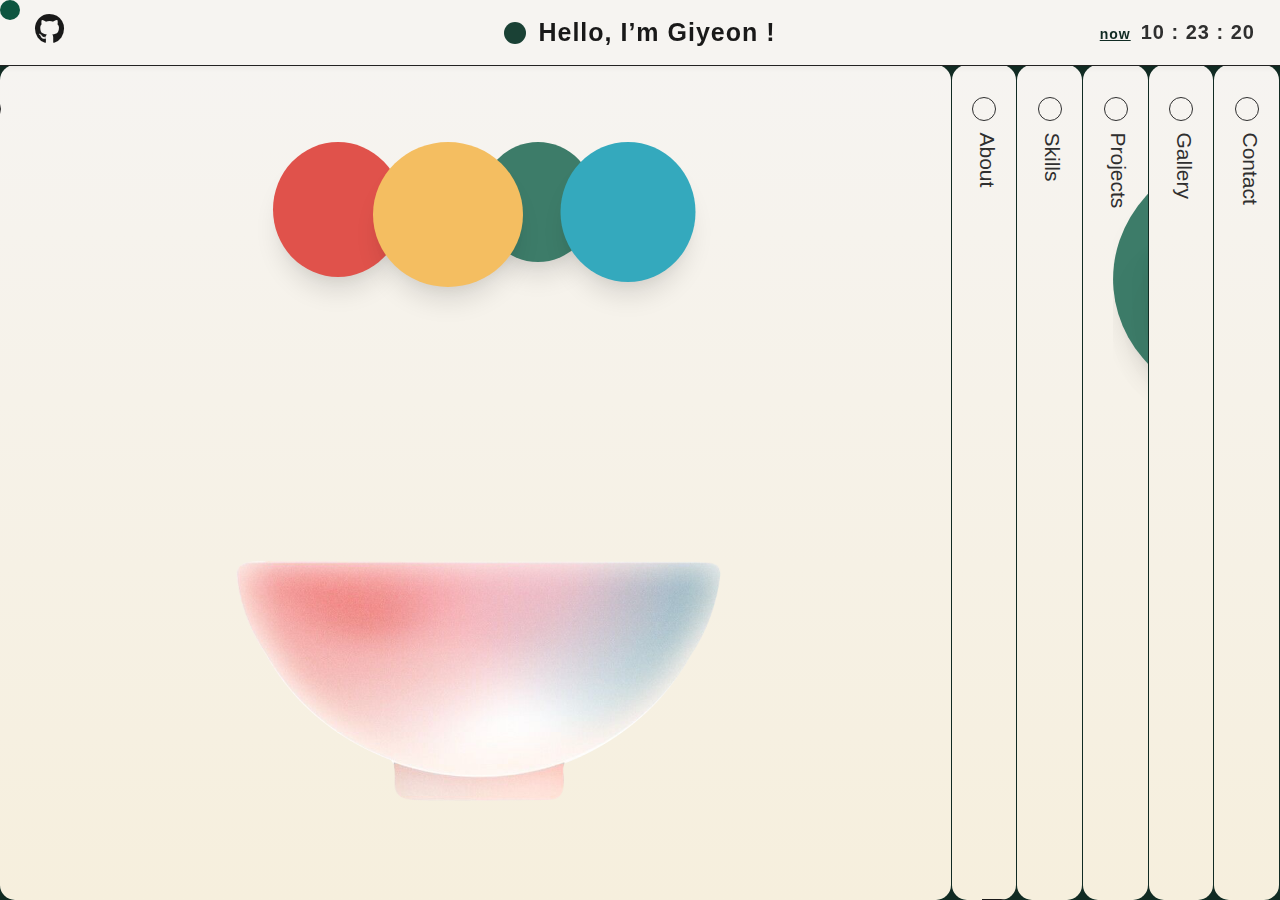
==== index.html @ 774d311d "edit" ====
<!DOCTYPE html>
<html lang="ko">

<head>
  <meta charset="UTF-8">
  <meta name="viewport" content="width=device-width, initial-scale=1.0">
  <!-- css -->
  <link rel="stylesheet" href="./css/style.css">
  <link rel="stylesheet" href="https://cdnjs.cloudflare.com/ajax/libs/font-awesome/6.4.0/css/all.min.css" />
  <link rel="icon" sizes="65x65" type="image/png" href="./images/favicon.png">

  <!-- font -->
  <link href='//spoqa.github.io/spoqa-han-sans/css/SpoqaHanSansNeo.css' rel='stylesheet' type='text/css'>
  <link href="https://fonts.cdnfonts.com/css/recoleta" rel="stylesheet">
  <link href="https://fonts.cdnfonts.com/css/trial-oceanic" rel="stylesheet">

  <!-- jQuery -->
  <script src="./js/jquery-3.7.0.min.js"></script>

  <!-- mousewheel -->
  <script src="./js/jquery.mousewheel.min.js"></script>

  <!-- gsap -->
  <script src="https://cdnjs.cloudflare.com/ajax/libs/gsap/3.11.5/gsap.min.js"></script>

  <!-- perfect-scrollbar -->
  <script src="assets/js/perfect-scrollbar-min.js"></script>

  <!-- EmailJS -->
  <script type="text/javascript" src="https://cdn.jsdelivr.net/npm/emailjs-com@2.4.1/dist/email.min.js"></script>

  <!-- progressbar -->
  <script type="text/javascript" src="https://rawgit.com/kimmobrunfeldt/progressbar.js/1.0.0/dist/progressbar.js">
  </script>

  <!-- channel talk -->
  <script>
    (function () {
      let w = window;
      if (w.ChannelIO) {
        return w.console.error("ChannelIO script included twice.");
      }
      let ch = function () {
        ch.c(arguments);
      };
      ch.q = [];
      ch.c = function (args) {
        ch.q.push(args);
      };
      w.ChannelIO = ch;

      function l() {
        if (w.ChannelIOInitialized) {
          return;
        }
        w.ChannelIOInitialized = true;
        let s = document.createElement("script");
        s.type = "text/javascript";
        s.async = true;
        s.src = "https://cdn.channel.io/plugin/ch-plugin-web.js";
        let x = document.getElementsByTagName("script")[0];
        if (x.parentNode) {
          x.parentNode.insertBefore(s, x);
        }
      }
      if (document.readyState === "complete") {
        l();
      } else {
        w.addEventListener("DOMContentLoaded", l);
        w.addEventListener("load", l);
      }
    })();

    ChannelIO('boot', {
      "pluginKey": "c11384ba-0e26-47f3-8d78-28e77bbec349"
    });
  </script>

  <!-- script -->
  <script src="./js/script.js" defer></script>
  <title>Hello, I’m Giyeon!</title>
</head>


<body>
  <!-- //mouse cursor -->
  <div id="circleCursor"></div>

  <header class="header engA">
    <div class="lnb">
      <ul>
        <li class="github">
          <a href="https://github.com/yeonnngi" target="_blank"><i class="fab fa-github"></i></a>
        </li>
      </ul>
    </div><!-- //lnb -->

    <div class="header_title">
      <div class="titleCircle"></div>
      <!-- <div class="title_icon">
        <img src="./images/smile_emoticon.png" alt="smile">
      </div> -->
      <a href="./index.html">
        <p class="main_title">
          <!-- 👋☘︎ܤ -->Hello, I’m Giyeon !
        </p>
      </a>
    </div><!-- //header_title -->

    <div class="time">
      <p class="now"><span>now</span></p>
      <p id="clock" class="clock engA">00:00:00</p>
    </div>
  </header>

  <div id="wrapper">
    <div id="page" class="container home active">
      <div class="lnb_preview home">
        <p class="txt_preview engA">Hello, I’m Giyeon!</p>
        <div class="circle"></div>
      </div>

      <div class="container_inner engA">
        <div class="content">
          <div class="txtA_box">
            <div class="txtA">
              <p class="arrow">[</p>
              <h1 class="kor"><span>그릇</span> <span class="small">[명사]</span><br/>어떤 일을 해 나갈 만한 도량이나 능력
              </h1>
              <p class="arrow">]</p>
            </div><!-- //txtA -->
          </div><!-- //txtA_box -->

          <div class="txtB_box">
            <div class="txtB kor">
              <h1>안녕하세요.<br /><span>프론트엔드 개발자</span>를 향해 <span>도량</span>을 넓히며<br />하루하루 <span>성장</span>해가고
                있는 <span>이기연입니다.</span>
              </h1>
            </div><!-- //txtB -->
          </div><!-- //txtB_box -->

          <div class="txtC kor">
            <p>본 사이트는 상업적 목적이 아닌<br>
              개인포트폴리오 사이트로 제작되었습니다.<br>
              일부 이미지 및 폰트 등은 그 출처가 따로 있음을 밝힙니다.</p>
          </div><!-- //txtB -->

          <div class="bowl_img">
            <img src="./images/bowl_small.png" alt="bowl_small">
          </div>

          <div id="ballContainer">
            <div id="ball1" class="ball ballA" style="background-color: #e0524b; left: 110px;"></div>
            <div id="ball2" class="ball ballC" style="background-color: #3d7c69; left: 310px;"></div>
            <div id="ball3" class="ball ballB" style="background-color: #f4be61; left: 220px;"></div>
            <div id="ball4" class="ball ballD" style="background-color: #34a9bd; left: 400px;"></div>
          </div><!-- //ballContainer -->

          <div class="next_notice blink">
            <p><i class="fas fa-arrow-right"></i><br />
              click about</p>
          </div><!-- //next_notice -->
        </div><!-- //content -->
      </div><!-- //container_inner -->
    </div><!-- //container HOME -->


    <section id="about" class="container about">
      <div class="lnb_preview about">
        <p class="txt_preview engA">About</p>
        <div class="circle"></div>
      </div><!-- //lnb_preview -->

      <div class="container_inner">
        <!-- <div class="path">
          <p class="txt_preview">About</p>
          <div class="circle"></div>
        </div> -->
        <div id="fullPage" class="fullPage">
          <section class="page1 scroll_content">
            <div class="content engA">
              <h1 class="path">About Me</h1>

              <div class="content_detail">
                <div class="profile_img">
                  <img src="./images/main.png" alt="profile_img">
                </div>

                <div class="profile_txt">
                  <ul class="aboutMe">
                    <li>- 🖥️ 4년 8개월간 콘텐츠 기획과 디자인 시안을 제작했습니다.</li>
                    <li>- 📝 7개월간의 프론트엔드 교육 과정을 블로그에 기록해왔습니다.</li>
                    <li>- 🌳 자연과 함께일 때 더욱 행복해집니다.</li>
                    <li>- 🎨 새로움을 창조하는 것에 기쁨을 느낍니다.</li>
                    <li>- 🌏 방구석 여행을 좋아합니다.<br />&nbsp;&nbsp;&nbsp;&nbsp;&nbsp;&nbsp;&nbsp;&nbsp;&nbsp;&nbsp;(여행이 어려울 때는
                      여행 다큐멘터리로 대신합니다. 또 다른 즐거움입니다.🛣️)</li>
                  </ul>

                  <div class="aboutMe_detail">
                    <ul class="aboutMe_title">
                      <li>NAME</li>
                      <li>BIRTH-DATE</li>
                      <li>ADDRESS</li>
                      <li>EMAIL</li>
                      <li>PHONE</li>
                      <li>GITHUB</li>
                      <li>BLOG</li>
                    </ul>

                    <ul class="aboutMe_line">
                      <li>
                        <div class="line"></div>
                      </li>
                      <li>
                        <div class="line"></div>
                      </li>
                      <li>
                        <div class="line"></div>
                      </li>
                      <li>
                        <div class="line"></div>
                      </li>
                      <li>
                        <div class="line"></div>
                      </li>
                      <li>
                        <div class="line"></div>
                      </li>
                      <li>
                        <div class="line"></div>
                      </li>
                    </ul>

                    <ul class="aboutMe_content">
                      <li>이기연</li>
                      <li>1992 . 06 . 16</li>
                      <li>부산광역시 동래구 온천3동 (부산, 경남 거주 가능)</li>
                      <li>breeana_@naver.com</li>
                      <li>+82-10-5001-0516</li>
                      <li>
                        <a href="http://github.com/yeonnngi" target="_blank">http://github.com/yeonnngi</a>
                      </li>
                      <li>
                        <a href="http://www.blog.naver.com/breeana_"
                          target="_blank">http://www.blog.naver.com/breeana_</a>
                      </li>
                    </ul>
                  </div><!-- //aboutMe_detail -->
                </div><!-- //profile_txt -->

                <div class="next_notice blink aboutSD">
                  <div class="scroll_icon">
                    <img src="./images/scroll_down.png" alt="scroll_down">
                  </div><!-- //scrollDw_icon -->
                  <p>scroll down</p>
                </div><!-- //next_notice -->

              </div><!-- //content_detail -->
            </div><!-- //content -->
          </section><!-- //page1 -->


          <section class="page2 scroll_content">
            <div class="content engA">
              <h1 class="path">Experience</h1>

              <div class="exper_box engA">
                <div class="exper_detail">
                  <h2 class="engB">Work Experience</h2>
                  <ul class="exper">
                    <li>
                      <h3>OOOOO</h3>
                      <h4>제품기획관리팀 ( 2022. 04 - 2022. 10 )</h4>
                      <p>- VR 콘텐츠 기획 및 품질 관리 업무</p>
                    </li>

                    <li>
                      <h3>OOOOOO</h3>
                      <h4>고객가치창조부서 ( 2018. 07 - 2021. 06 )</h4>
                      <p>- 디자인 콘텐츠 제작</p>
                      <p>- 사이니지 송출 일정 편성</p>
                      <p>- 템플릿 개발 디자인 가이드 작업</p>
                    </li>

                    <li>
                      <h3>OOOOO</h3>
                      <h4>마케팅팀 ( 2016. 02 - 2017. 02 )</h4>
                      <p>- 홍보 및 시각물 제작·배포·조정 업무</p>
                    </li>
                  </ul>
                </div><!-- //exper_detail -->

                <div class="study_detail">
                  <h2 class="engB">Education</h2>
                  <ul class="study">
                    <li>
                      <h3>그린컴퓨터 아카데미<br>프론트엔드 개발자 양성과정</h3>
                      <h4>2011. 03 - 2015. 02</h4>
                    </li>

                    <li>
                      <h3>OOOOO OOOO학과 졸업</h3>
                      <h4>2011. 03 - 2015. 02</h4>
                    </li>

                    <li>
                      <h3>OO고등학교 졸업</h3>
                      <h4>2008. 03 - 2011. 02</h4>
                    </li>
                  </ul><!-- //study -->
                </div><!-- //study_detail -->

                <div class="certificate_detail">
                  <h2 class="engB">Certificate</h2>
                  <ul class="certif">
                    <li>
                      <h3>정보처리기사(필기)</h3>
                      <h4>2023. 03</h4>
                    </li>

                    <li>
                      <h3>그래픽기술자격<br>일러스트(GTQi) 1급</h3>
                      <h4>2015. 11</h4>
                    </li>

                    <li>
                      <h3>컴퓨터그래픽스운용기능사</h3>
                      <h4>2015. 06</h4>
                    </li>

                    <li>
                      <h3>그래픽기술자격(GTQ) 1급</h3>
                      <h4>2013. 09</h4>
                    </li>
                  </ul><!-- //certif -->
                </div><!-- //certificate_detail -->
              </div><!-- //exper_box -->

              <div class="next_notice aboutSU">
                <div class="scroll_icon">
                  <img src="./images/scroll_up.png" alt="scroll_up">
                </div><!-- //scrollDw_icon -->
                <p>scroll up</p>
              </div><!-- //next_notice -->

              <div class="next_notice nxtGallery">
                <p><i class="fas fa-arrow-right"></i><br />
                  click gallery</p>
              </div><!-- //next_notice -->

            </div><!-- //content -->
          </section><!-- //page2 -->
        </div><!-- //#full_page -->
      </div><!-- //container_inner -->
    </section><!-- //container about -->


    <section id="skills" class="container skills">
      <div class="lnb_preview skills">
        <p class="txt_preview engA">Skills</p>
        <div class="circle"></div>
      </div>

      <div class="container_inner">
        <div class="content engA">
          <h1 class="path">Skills</h1>

          <div class="next_notice blink hoverSkill">
            <p><i class="fas fa-arrow-down"></i><br />
              hover skills</p>
          </div><!-- //next_notice -->

          <div class="skill_txt">
            <ul class="skill_detail html_txt kor">
              <li>- DOM 구조에 대한 이해를 바탕으로 웹표준을 지키며 웹 접근성을 지향합니다.</li>
              <li>- 12 column grid 시스템을 활용하여 레이아웃 구조를 잡을 수 있습니다.</li>
              <li>- 웹표준을 이용한 시멘틱 태그를 사용하여 태그의 쓰임을 명확히 할 수 있습니다.</li>
            </ul><!-- //html_txt -->

            <ul class="skill_detail css_txt kor">
              <li>- 레이아웃을 잡기 위한 콘텐츠 배치에 필요한 스타일 명령어를 사용할 수 있습니다.</li>
              <li>- 배치된 콘텐츠 및 UI에 스타일을 입힐 수 있으며 미디어쿼리 사용이 가능합니다. </li>
              <li>- animation과 transition을 활용해 움직임을 제어할 수 있습니다.</li>
            </ul><!-- //css_txt -->

            <ul class="skill_detail js_txt kor">
              <li>- DOM 구조를 활용하여 객체 형식의 이벤트 실행이 가능합니다.</li>
              <li>- ES6를 활용하여 데이터 처리 및 관리가 가능합니다. </li>
              <li>- 데이터베이스의 정보를 동적데이터로 생성하는 데이터 처리가 가능합니다.</li>
            </ul><!-- //js_txt -->

            <ul class="skill_detail react_txt kor">
              <li>- 라우팅을 위한 라우터 라이브러리 사용 및 관리가 가능합니다.</li>
              <li>- 스타일 적용을 위한 스타일드 컴포넌트 사용이 가능합니다. </li>
              <li>- 리액트 부트스트랩을 활용하여 기본적인 레이아웃 잡기가 가능합니다.</li>
            </ul><!-- //react_txt -->

            <ul class="skill_detail scss_txt kor">
              <li>- 기본 문법을 이해하고 있으며 활용 가능합니다.</li>
              <li>- 콘텐츠를 레이아웃에 맞게 배치할 수 있습니다.</li>
              <li>- 배치된 콘텐츠에 스타일을 입힐 수 있습니다.</li>
            </ul><!-- //scss_txt -->

            <ul class="skill_detail jquery_txt kor">
              <li>- 객체와 메소드 활용 가능</li>
              <li>- 특정 기능 구현을 위한 플러그인 사용이 가능합니다.</li>
            </ul><!-- //jquery_txt -->

            <ul class="skill_detail bootstrap_txt kor">
              <li>- 리액트 부트스트랩 요소를 임폴트하여 사용 가능합니다.</li>
              <li>- 요소를 활용한 깔끔한 스타일링 구현이 가능합니다.</li>
            </ul><!-- //bootstrap_txt -->

            <ul class="skill_detail vscode_txt kor">
              <li>- 지원되는 익스텐션을 활용하여 편리한 개발 환경 구축이 가능합니다.</li>
            </ul><!-- //vscode_txt -->

            <ul class="skill_detail git_txt kor">
              <li>- 저장소에 따른 버전 관리 및 형상 관리가 가능합니다.</li>
            </ul><!-- //git_txt -->

            <ul class="skill_detail github_txt kor">
              <li>- 저장소에 따른 버전 관리 및 형상 관리가 가능합니다.</li>
              <li>- 프로젝트별 코드 관리가 가능합니다.</li>
            </ul><!-- //github_txt -->

            <ul class="skill_detail parcel_txt kor">
              <li>- 파슬을 활용한 프로젝트 개발 환경 구축이 가능합니다.</li>
            </ul><!-- //parcel_txt -->

            <ul class="skill_detail nodeJs_txt kor">
              <li>- 개발 환경 구축을 위한 설치 및 활용이 가능합니다.</li>
            </ul><!-- //nodeJs_txt -->

            <ul class="skill_detail xd_txt kor">
              <li>- 아트보드 편집 및 레이아웃 그리드를 활용하여 기기별 시안 제작이 가능합니다.</li>
            </ul><!-- //xd_txt -->

            <ul class="skill_detail figma_txt kor">
              <li>- 아트보드 편집 및 레이아웃 그리드를 활용하여 기기별 시안 제작이 가능합니다.</li>
            </ul><!-- //figma_txt -->

            <ul class="skill_detail photo_txt kor">
              <li>- 이미지 보정 및 합성, 편집 작업을 통해 콘텐츠 시안 제작이 가능합니다.</li>
            </ul><!-- //photoshop_txt -->

            <ul class="skill_detail illu_txt kor">
              <li>- 아트보드 관리 및 패스와 툴을 활용한 콘텐츠 시안 제작이 가능합니다.</li>
            </ul><!-- //illu_txt -->
          </div>

          <div class="skill_box">
            <div class="skill_top">
              <div class="language skill_title">
                <h5>Language</h5>
                <ul class="kor">
                  <li id="HTML" class="html">
                    <div class="icon_img">
                      <img src="./images/html.png" alt="html">
                    </div>
                    <p>HTML</p>
                  </li>

                  <li id="css">
                    <div class="icon_img">
                      <img src="./images/css.png" alt="css">
                    </div>
                    <P>CSS</P>
                  </li>

                  <li id="js">
                    <div class="icon_img">
                      <img src="./images/js.png" alt="js">
                    </div>
                    <P>JavaScript</P>
                  </li>
                </ul>
              </div><!-- //language -->

              <div class="frameWork skill_title">
                <h5>Framework</h5>
                <ul class="kor">
                  <li id="react">
                    <div class="icon_img">
                      <img src="./images/react.png" alt="react">
                    </div><!-- //icon_img -->
                    <p>React</p>
                  </li>
                </ul>
              </div><!-- //frameWork -->

              <div class="library skill_title">
                <h5>Library</h5>
                <ul class="kor">
                  <li id="scss">
                    <div class="icon_img">
                      <img src="./images/scss.png" alt="scss">
                    </div>
                    <p>SCSS</p>
                  </li>

                  <li id="jquery" class="jquery">
                    <div class="icon_img">
                      <img src="./images/jquery.png" alt="jquery">
                    </div>
                    <P>jQuery</P>
                  </li>

                  <li id="bootstrap" class="bootstrap">
                    <div class="icon_img">
                      <img src="./images/bootstrap-logo.png" alt="bootstrap">
                    </div>
                    <P>React<br>Bootstrap</P>
                  </li>
                </ul>
              </div><!-- //library -->

              <div class="ide skill_title">
                <h5>IDE</h5>
                <ul class="kor">
                  <li id="vscode">
                    <div class="icon_img">
                      <img src="./images/vscode.png" alt="vscode">
                    </div><!-- //icon_img -->
                    <p>VSCode</p>
                  </li>
                </ul>
              </div><!-- //ide -->
            </div><!-- //skill_top -->

            <div class="skill_bottom">
              <div class="tool skill_title">
                <h5>Tool</h5>
                <ul class="kor">
                  <li id="git">
                    <div class="icon_img">
                      <img src="./images/git.png" alt="git">
                    </div>
                    <P>Git</P>
                  </li>

                  <li id="github">
                    <div class="icon_img">
                      <img src="./images/github.png" alt="github">
                    </div>
                    <P>Gihub</P>
                  </li>

                  <li id="parcel">
                    <div class="icon_img">
                      <img src="./images/parcel.png" alt="parcel">
                    </div>
                    <P>Parcel</P>
                  </li>

                  <li id="nodeJs">
                    <div class="icon_img">
                      <img src="./images/nodeJs.png" alt="nodeJs">
                    </div>
                    <P>NodeJS</P>
                  </li>
                </ul>
              </div><!-- //tool -->

              <div class="design skill_title">
                <h5>Design</h5>
                <ul class="kor">
                  <li id="xd">
                    <div class="icon_img">
                      <img src="./images/adobe_xd.png" alt="adobe_xd">
                    </div>
                    <P>Adobe XD</P>
                  </li>

                  <li id="figma">
                    <div class="icon_img">
                      <img src="./images/figma.png" alt="figma">
                    </div>
                    <P>Figma</P>
                  </li>

                  <li id="photoshop">
                    <div class="icon_img">
                      <img src="./images/photoshop.png" alt="photoshop">
                    </div>
                    <P>Photoshop</P>
                  </li>

                  <li id="illustrator">
                    <div class="icon_img">
                      <img src="./images/adobe_Illustrator.png" alt="adobe_Illustrator">
                    </div>
                    <P>Illustrator</P>
                  </li>
                </ul>
              </div><!-- //design -->
            </div><!-- //skill_bottom -->

            <div class="next_notice nxtProject">
              <p><i class="fas fa-arrow-right"></i><br />
                click projects</p>
            </div><!-- //next_notice -->
          </div><!-- //skill_box -->
        </div><!-- //content -->
      </div><!-- //container_inner -->
    </section><!-- //container skills -->


    <section id="projects" class="container projects">
      <div class="lnb_preview projects">
        <p class="txt_preview engA">Projects</p>
        <div class="circle"></div>
      </div>

      <div class="container_inner">
        <div class="content engA">
          <h1 class="path">Projects</h1>

          <div class="bowl_img">
            <img src="./images/bowl_wide.png" alt="bowl_wide">
          </div>

          <div class="ballContainer engA">
            <div class="proBall ballA">
              <a href="./detail_hd.html" target="_blank">
                <div class="ballA_inner ball_inner">
                  <h3>Haggen-Daz</h3>
                  <div class="haggendaz_img project_img">
                    <img src="./images/haggendaz_pc.png" alt="haggendaz_pc">
                  </div><!-- //haggendaz_img -->
                </div><!-- //ballA_inner -->
              </a>
            </div><!-- //ballA -->

            <div class="proBall ballB">
              <a href="./detail_ik.html" target="_blank">
                <div class="ballB_inner ball_inner">
                  <h3>일광전구</h3>
                  <div class="ik_img project_img">
                    <img src="./images/ik_main.png" alt="ik_main">
                  </div><!-- //ik_img -->
                </div><!-- //ballB_inner -->
              </a>
            </div><!-- //ballB -->

            <div class="proBall ballC">
              <a href="./detail_react.html" target="_blank">
              <div class="ballC_inner ball_inner">
                <h3>Aromatica</h3>
                <div class="aromatica_img project_img">
                  <img src="./images/react_main_v2.png" alt="react main">
                </div><!-- //aromatica_img -->
              </div><!-- //ballC_inner -->
            </a>
              
            </div><!-- //ballC -->

            <div class="proBall ballD">
              <a href="./detail_lg.html" target="_blank">
                <div class="ballD_inner ball_inner">
                  <h3>Login System</h3>
                  <div class="react_img project_img">
                    <img src="./images/login_main.png" alt="login_main">
                  </div><!-- //login_img -->
                </div><!-- //ballD_inner -->
              </a>
            </div><!-- //ballD -->
          </div><!-- //ballContainer -->

          <div class="next_notice nxtContact">
            <p><i class="fas fa-arrow-right"></i><br />
              click contact</p>
          </div><!-- //next_notice -->
        </div><!-- //content -->
      </div><!-- //container_inner -->
    </section><!-- //container projects -->


    <section id="gallery" class="container gallery">
      <div class="lnb_preview gallery">
        <p class="txt_preview engA">Gallery</p>
        <div class="circle"></div>
      </div>

      <div class="container_inner">
        <div class="content engA">
          <h1 class="path">Gallery</h1>
          
          <div class="portInner">
            <p class="desc kor"><span class="big">🎨</span><br><span class="bold">기획</span> 및 <span class="bold">디자인</span> 업무를 담당했던<br> 지난 4년 8개월 동안의 작업물을 담은 포트폴리오입니다.</p>
            <div class="design_port">
              <img src="./images/design_portfolio.png" alt="design_portfolio">
            </div><!-- //design_port -->
            <div class="topBtn" onclick="goingUp()"><i class="fas fa-chevron-circle-up"></i></div>
          </div>


          <div class="next_notice nxtSkills">
            <p><i class="fas fa-arrow-right"></i><br />
              click skills</p>
          </div><!-- //next_notice -->

        </div><!-- //content -->
      </div><!-- //container_inner -->
    </section><!-- //container gallery -->


    <section id="contact" class="container contact engA">
      <div class="lnb_preview contact">
        <p class="txt_preview engA">Contact</p>
        <div class="circle"></div>
      </div>

      <div id="contactInner" class="container_inner">
        <div class="content engA">
          <h1 class="path">Contact Me!</h1>

          <div class="contactMe_txt">
            <p class="loveTalk">I'd love to talk.</p>
            <p class="blink contactIcon arrowRight"><i class="fas fa-arrow-right"></i></p>
            <!-- <p class="blink contactIcon"><i class="fas fa-arrow-down"></i></p> -->

            <ul>
              <li class="contactCall"><i class="fas fa-phone"></i>&nbsp; +82 10-5001-0516</li>
              <li class="contactMail"><i class="fas fa-envelope-open-text"></i>&nbsp; breeaaana@gmail.com</li>
            </ul>
            <h2>THANKS FOR YOUR VISIT.</h2>
          </div>

          <div class="email">
            <form id="contact-form">
              <div class="email_name">
                <p>Name</p>
                <input type="text" id="name" name="name" placeholder="성함을 입력해주세요.">
              </div>

              <div class="email_email">
                <p>Email</p>
                <input type="email" id="email" name="email" placeholder="메일 주소를 입력해주세요.">
              </div>

              <div class="email_number">
                <p>Phone Number</p>
                <input type="text" id="number" name="number" placeholder="연락처를 입력해주세요.">
              </div>

              <div class="email_message">
                <p>Message</p>
                <textarea id="message" name="message" class="engA" placeholder="내용을 입력해주세요."></textarea>
              </div>

              <button type="submit" class="contact_btn"><i class="fas fa-envelope"></i><br>Send</button>
            </form>
          </div><!-- //email -->
        </div><!-- //content -->
      </div><!-- //container_inner -->
    </section><!-- //container contact -->
  </div><!-- //#wrapper -->
</body>

</html>
---- css/style.css ----
* {
  margin: 0;
  padding: 0;
}

a {
  text-decoration: none;
  color: #191919;
}

li {
  list-style: none;
}

img {
  width: 100%;
  vertical-align: top;
}

body,
html {
  width: 100%;
  height: 100%;
  overflow-y: hidden;
  /* overflow-x: hidden; */
  background-color: #0E5540;
  /* 112b23 */
  color: #2f2f2f;
  cursor: none;

  ::-webkit-scrollbar {
    width: 0px;
    height: 0px;
    background-color: #eee;
  }

  ::-webkit-scrollbar-thumb {
    width: 0px;
    background-color: #112b23;
  }
}


/* -----------------channel talk-------------------- */
.notranslate {
  position: absolute !important;
  top: -920px !important;
}

/* -----------------font-------------------- */
/* kor -------------------- */
.kor {
  font-family: 'Spoqa Han Sans Neo', 'sans-serif';
}

/* eng -------------------- */
.engA {
  font-family: 'Recoleta', sans-serif;
}

.engB {
  font-family: 'TRIAL Oceanic', sans-serif;
  font-family: 'TRIAL Oceanic Text', sans-serif;
}


/* --------------- mouseCursor --------------- */
#circleCursor {
  background-color: #0E5540;
  /* 335A92  0E5540 */
  width: 20px;
  height: 20px;
  border-radius: 50%;
  position: absolute;
  z-index: 99999999999999999;
}


/* --------------- header --------------- */
.header {
  width: 100%;
  height: 65px;
  position: fixed;
  top: 0;
  left: 0;
  background-color: #f6f4f1;
  border-bottom: 1px solid #222;
  z-index: 999;
  box-shadow: rgba(0, 0, 0, 0.04) 0px 3px 5px;
}

.header .lnb {
  width: 120px;
  height: 100%;
  position: absolute;
  top: 13px;
  left: 35px;
}

.header .lnb ul {
  display: flex;
  align-items: center;
}

.header .lnb ul li {
  width: 100%;
  height: 100%;
}

.header .lnb ul li a {
  width: 100%;
  height: 100%;
  display: inline-block;
  font-size: 30px;
  cursor: none;
}

.header .lnb ul li a:hover {
  transform: translate(0, -8%);
  transition: all 0.2s linear;
}

.header .lnb ul li a:hover {
  color: #676D50;
}

.header p {
  font-size: 20px;
  font-weight: 600;
  text-align: center;
  line-height: 65px;
  letter-spacing: 1px;
  cursor: none;
}

.header .header_title {
  display: flex;
  justify-content: center;
  align-items: center;
}

.header .header_title .title_icon {
  width: 35px;
  height: auto;
  margin-right: 13px;
}

.header_title .titleCircle {
  width: 22px;
  height: 22px;
  border-radius: 50%;
  background-color: #1a4135;
  margin-right: 12px;
}

.header .header_title .title_icon img {
  width: 100%;
  height: auto;
}

.header .header_title .main_title {
  font-size: 25px;
}

.time {
  position: absolute;
  top: 0;
  right: 25px;
}

.time p {
  float: left;
}

.time p.now {
  margin-right: 10px;
}

.time span {
  font-size: 14px;
  line-height: 30px;
  color: #112b23;
  text-decoration-line: underline;
}

.blink {
  animation: blink 1.1s step-end 10s infinite;
  /*
  animation-name: blink-effect;
  animation-duration: 1s;
  animation-iteration-count:infinite;
  */
}

@keyframes blink {
  50% {
    opacity: 0;
  }
}


/* --------------- main --------------- */
#wrapper {
  margin-top: 65px;
  height: calc(100vh - 65px);
  display: flex;
  justify-content: center;
  background-color: #112b23;
  /* 112b23 2f2f2f */
  transition: background-color .5s ease;
  overflow: scroll;

  ::-webkit-scrollbar {
    width: 6px;
    height: 0px;
    background-color: #ccc;
  }

  ::-webkit-scrollbar-thumb {
    width: 6px;
    background-color: #1E1E1E;
  }
}

.container {
  width: 65px;
  height: 100%;
  overflow: hidden;
  margin: 0 1px 0 0;
  border-radius: 15px;
  transition: width .5s ease;
  position: relative
}

.container:not(.active) {
  /* cursor: pointer */
}

.container.active {
  width: calc(100vw - 325px)
}

.container .container_inner {
  width: calc(100vw - 325px);
  height: 100%;
  background: linear-gradient(to bottom, #f6f4f1, #f6efdd);
  /* f7f1e3 */
  transition: all 0.5s ease;
  position: relative;
}

.container_inner .content h1 {
  font-size: 35px;
  display: inline-block;
}

.container_inner .content h1.path {
  border-bottom: 5px solid #0E5540;
}

.content {
  height: 100%;
  padding: 50px 40px 30px;
  box-sizing: border-box;
  margin: 0 30px;
  transition: padding 0.5s ease, opacity .25s ease;
  overflow: hidden;
}

.lnb_preview {
  width: 65px;
  height: auto;
  position: absolute;
  top: 0px;
  /* bottom: 8%; */
  left: 22%;
  z-index: 100;
  transition: all .3s ease;
}

.lnb_preview:first-child {
  top: 12%;
}

.lnb_preview .circle {
  position: absolute;
  top: -68px;
  left: 10%;
  width: 22px;
  height: 22px;
  border-radius: 50%;
  border: 1px solid #2f2f2f;
}

.active .lnb_preview {
  left: -30px
}

p.txt_preview {
  font-size: 21px;
  font-weight: 500;
  transform: rotate(90deg);
  transform-origin: top;
  white-space: nowrap;
}


/* --------------- home --------------- */
.home .container_inner {
  height: calc(100vh - 65px);
}

.home .container_inner .content .txtA_box {
  width: 550px;
  height: 200px;
  position: absolute;
  top: 22%;
  left: 50%;
  transform: translateX(-50%);
  /* background-color: #55555571; */
}

.home .container_inner .content .txtA {
  display: flex;
  transition: all 1s ease;
  margin: 0 auto;
  opacity: 0;
}

.home .container_inner .txtA .arrow {
  font-size: 80px;
  font-weight: 100;
  color: #3b3b3b;
  /*   animation: fadeInUp 5s;
  animation-fill-mode: both; */
  transition: all 3s ease;
}

.home .container_inner .txtA h1 {
  position: relative;
  font-weight: 500;
  font-size: 29px;
  line-height: 48px;
  color: #191919;
  /*   animation: fadeInUp 5s;
  animation-fill-mode: both; */
  transition: all 3s ease;
  margin: 0 auto;
}

.home h1 span {
  color: #3b3b3b;
}

.home h1 span.small {
  color: #555;
  font-size: 18px;
}

.home .container_inner .content .txtB_box {
  width: 635px;
  height: 500px;
  position: absolute;
  top: 15%;
  left: 50%;
  transform: translateX(-50%);
  /* background-color: #88888850; */
}

.home .container_inner .content .txtB_box .txtB,
.home .container_inner .content .txtB_box .txtC {
  text-align: center;
  margin: 0 auto;
}

.home .container_inner .content .txtB_box .txtB h1 {
  font-weight: 400;
  font-size: 32px;
  line-height: 58px;
  text-align: center;
  word-spacing: 1px;
  color: #191919;
  transition: all 2s ease;
  margin: 0 auto;
  opacity: 0;
}

.home .container_inner .content .txtB_box .txtB h1 span {
  color: #1a4135;
  font-size: 36px;
  font-weight: 600;
}

@keyframes fadeInUp {
  0% {
    opacity: 0;
    transform: translate3d(0, 20px, 0);
  }

  100% {
    opacity: 1;
    transform: translate3d(0, 0, 0);
  }
}

.home .container_inner .content .txtC p {
  position: absolute;
  bottom: 125px;
  right: 45px;
  font-weight: 500;
  font-size: 14px;
  line-height: 24px;
  text-align: right;
  color: #D0664E;
  transition: all 0.8s ease;
  margin: 0 auto;
  opacity: 0;
}

.home .bowl_img {
  width: 500px;
  height: auto;
  position: absolute;
  top: 49%;
  left: 50%;
  transform: translateX(-50%);
  z-index: 9;
}

#ballContainer {
  position: absolute;
  top: 27px;
  left: 50%;
  transform: translateX(-50%);
  width: 500px;
  height: 600px;
  position: relative;
}

.ball {
  position: absolute;
  top: 0;
  left: 50%;
  transform: translateX(-50%);
  display: inline-block;
  width: 130px;
  height: 135px;
  border-radius: 50%;
  animation-timing-function: ease;
  animation-fill-mode: forwards;
  box-shadow: rgba(0, 0, 0, 0.1) 0px 20px 25px -5px, rgba(0, 0, 0, 0.04) 0px 10px 10px -5px;
}

.ballB {
  width: 150px;
  height: 145px;
}

.ballC {
  width: 115px;
  height: 120px;
}

.ballD {
  width: 135px;
  height: 140px;
}

@keyframes bounce {
  0% {
    top: 0px;
  }

  70% {
    top: 365px;
  }

  100% {
    top: 360px;
  }
}

.next_notice {
  position: absolute;
  bottom: 60px;
  right: 50px;
  text-align: right;
  color: #0E5540;
  opacity: 0;
}


/* --------------- about --------------- */
.about .container_inner {
  overflow: scroll;
}

.about .container_inner .scroll_content {
  width: 100%;
  height: calc(100vh - 65px);
  position: relative;
}

.about .page1 .content {
  border-bottom: 1px solid #191919;
}

.about .content .content_detail {
  width: 100%;
  display: flex;
  justify-content: flex-start;
  margin-top: 10px;
}

.about .content .profile_img {
  width: 440px;
  height: auto;
  margin: 50px 0 0 100px;
}

.about .content .profile_img img {
  width: 100%;
  height: auto;
  border-radius: 200px 200px 200px 0;
  box-shadow: rgba(0, 0, 0, 0.45) 0px 25px 20px -20px;
}

.about .content .profile_img img:hover {
  transform: scale(1.04);
  transition: all 0.8s ease;
}

.about .content .profile_txt {
  font-weight: 600;
  margin: 50px 0 0 180px;
}

.about .content .profile_txt .aboutMe {
  padding: 10px;

}

.about .content .aboutMe li {
  padding: 7px;
  font-size: 18px;
}

.about .content .aboutMe_detail {
  margin: 40px 0 0 28px;
  display: flex;
  align-items: center;
}

.about .content .aboutMe_title li,
.about .content .aboutMe_line li,
.about .content .aboutMe_content li {
  padding: 8px;
}

.about .content .aboutMe_line li .line {
  width: 2px;
  height: 14px;
  background-color: #222;
  margin: 5px 20px;
}

.about .content_detail .aboutSD {
  width: 150px;
  height: 80px;
  right: 0;
  left: 50%;
  transform: translateX(-30%);
  bottom: 15px;
}

.about .scroll_icon {
  width: 30px;
  height: auto;
  margin: 0 auto 5px;
}

.about .content_detail p {
  text-align: center;
}

.about .page2 .content .exper_box {
  display: flex;
  margin: 80px auto 0;
}

.about .page2 h2 {
  font-size: 22px;
  margin: 5px 0 20px 20px;
}

.about .page2 .exper_detail ul,
.about .page2 .study_detail ul,
.about .page2 .certificate_detail ul {
  padding: 30px 35px 0;
  box-sizing: border-box;
  width: 330px;
  height: 500px;
  border-radius: 30px;
  background-color: #e0d5b3;
  color: #191919;
  margin-right: 60px;
}

.about .page2 .exper_detail {
  margin-left: 180px;
}

.about .page2 .study_detail ul {
  background-color: #DFD7BF;
}

.about .page2 .certificate_detail ul {
  background-color: #F2EAD3;
}

.about .page2 .exper_detail li {
  margin-bottom: 40px;
}

.about .page2 .study_detail li,
.about .page2 .certificate_detail li {
  margin-bottom: 35px;
}

.about .page2 li h3 {
  font-size: 17px;
  color: #1a4135;
}

.about .page2 li h4 {
  font-size: 14px;
  margin: 5px 0 12px;
  color: #393E46;
}

.about .page2 .exper_detail li p {
  padding: 2px;
  font-size: 15px;
  font-weight: 600;
}

.about .page2 .aboutSU {
  position: absolute;
  top: 50px;
  opacity: 1;
}

.about .aboutSU .scroll_icon {
  width: 30px;
  height: auto;
  margin: 0 0 5px 30px;
}

.about .page2 .nxtGallery {
  opacity: 1;
}


/* --------------- skills --------------- */
.skills .content .skill_txt .skill_detail {
  width: 1370px;
  height: 120px;
  border-radius: 20px;
  color: #eee;
  padding: 15px 20px;
  box-sizing: border-box;
  text-align: center;
  font-size: 16px;
  position: absolute;
  top: 385px;
  left: 50%;
  transform: translateX(-50%);
  box-shadow: rgba(0, 0, 0, 0.1) 0px 1px 2px 0px;
  transition: all 0.2s linear;
  opacity: 0;
}

.skills .content .skill_txt .html_txt{
  background-color: #EF652A;
}

.skills .content .skill_txt .css_txt{
  background-color: #039BE5;
}

.skills .content .skill_txt .js_txt{
  background-color: #FFC736;
  color: #191919;
}

.skills .content .skill_txt .react_txt{
  background-color: #61DAFB;
  color: #191919;
}

.skills .content .skill_txt .scss_txt{
  background-color: #BE608B;
}

.skills .content .skill_txt .jquery_txt{
  background-color: #0868AC;
  padding-top: 28px;
}

.skills .content .skill_txt .bootstrap_txt{
  background-color: #602cac;
  padding-top: 28px;
}

.skills .content .skill_txt .vscode_txt{
  background-color: #0877B9;
}

.skills .content .skill_txt .vscode_txt li,
.skills .content .skill_txt .git_txt li,
.skills .content .skill_txt .parcel_txt li,
.skills .content .skill_txt .nodeJs_txt li,
.skills .content .skill_txt .xd_txt li,
.skills .content .skill_txt .figma_txt li,
.skills .content .skill_txt .photo_txt li,
.skills .content .skill_txt .illu_txt li{
  line-height: 90px;
}

.skills .content .skill_txt .git_txt{
  background-color: #de4c36;
}

.skills .content .skill_txt .github_txt{
  background-color: #191919;
  padding-top: 28px;
}

.skills .content .skill_txt .parcel_txt{
  background-color: #c19466;
}

.skills .content .skill_txt .nodeJs_txt{
  background-color: #6fbe4f;
}

.skills .content .skill_txt .xd_txt{
  background-color: #470137;
}

.skills .content .skill_txt .figma_txt{
  background-color: #FF7262;
}

.skills .content .skill_txt .photo_txt{
  background-color: #31A8FF;
}

.skills .content .skill_txt .illu_txt{
  background-color: #EB8D00;
}

.skills .content .skill_txt .skill_detail li{
  width: 100%;
  padding: 3px 40px;
}

.skills .content .skill_box {
  width: 1380px;
  display: flex;
  align-items: flex-start;
  flex-direction: column;
  margin: 0px auto 0;
}

.skills .content .skill_box .skill_top{
  width: 100%;
  display: flex;
  justify-content: space-between;
  margin-bottom: 140px;
}

.skills .content .skill_box .skill_bottom{
  width: 100%;
  display: flex;
  justify-content: space-between;
}

.skills .content .skill_box h5 {
  color: #112b23;
  width: 135px;
  margin-top: 45px;
  padding: 5px;
  font-size: 18px;
  border-bottom: 2px solid #112b23;
}

.skills .content .language h5,
.skills .content .library h5 {
  width: 455px;
}

.skills .content .tool h5,
.skills .content .design h5 {
  width: 625px;
}

.skills .content .skill_box ul {
  display: flex;
  justify-content: space-around;
  align-items: center;
  margin-top: 40px;
}

.skills .content .language ul,
.skills .content .library ul {
  width: 470px;
}

.skills .content .tool ul,
.skills .content .design ul {
  width: 640px;
}

.skills .content .frameWork ul,
.skills .content .ide ul {
  width: 150PX;
}

.skills .content .skill_box ul li {
  width: 125px;
  height: 125px;
  position: relative;
}

.skills .content .skill_box ul li:hover .icon_img img{
  transform: scale(1.05);
  transition: all 0.2s linear;
}

.skills .content .skill_box ul li svg{
  position: absolute;
  top: -16px;
  left: 0;
  z-index: 0;
}

.skills .content .skill_box ul li .progressbar-text{
  top: 100% !important;
}
.skills .content .skill_box .icon_img {
  width: 65px;
  height: auto;
  margin: 6px auto 0;
  position: relative;
}

.skills .content .skill_box .icon_img img {
  width: 100%;
  height: auto;
  position: relative;
}

.skills .content .skill_box p {
  text-align: center;
  font-size: 12px;
  font-weight: bold;
  margin-top: 0px;
}

.skills .content .skill_box li.bootstrap p{
  margin-top: -2px;
  line-height: 12px;
}

.skills .nxtProject p {
  font-weight: normal !important;
  font-size: 16px !important;
  text-align: right !important;
}

.skills .hoverSkill{
  position: absolute;
  top: 60px;
  left: 50%;
  transform: translateX(-50%);
  text-align: center;
}

/* --------------- projects --------------- */
.projects .bowl_img {
  width: 58%;
  height: auto;
  position: absolute;
  top: 68%;
  left: 50%;
  transform: translateX(-50%);
  z-index: 9;
}

.projects .ballContainer {
  position: relative;
  width: 100%;
  height: 100%;
}

.projects .proBall {
  position: absolute;
  border-radius: 50%;
  box-shadow: rgba(0, 0, 0, 0.1) 0px 20px 25px -5px, rgba(0, 0, 0, 0.04) 0px 10px 10px -5px;
}

.projects .proBall:hover {
  transform: scale(1.02);
  transition: all 0.3s linear;
}

.projects .ball_inner h3 {
  color: #eee;
  font-size: 18px;
  text-align: center;
  margin: 0 40px 15px 5px;
  font-weight: bold;
}

.projects .ballA_inner .project_img {
  width: 165px;
  height: auto;
}

.projects .ballA_inner .project_img {
  width: 210px;
}

.projects .ballB_inner .project_img {
  width: 215px;
}

.projects .ballC_inner .project_img {
  width: 190px;
}

.projects .ballD_inner .project_img {
  width: 210px;
}

.projects .ball_inner .project_img img {
  width: 100%;
  height: auto;
  border-radius: 8px 8px 2px 2px;
  box-shadow: rgba(0, 0, 0, 0.07) 0px 1px 2px, rgba(0, 0, 0, 0.07) 0px 2px 4px, rgba(0, 0, 0, 0.07) 0px 4px 8px, rgba(0, 0, 0, 0.07) 0px 8px 16px, rgba(0, 0, 0, 0.07) 0px 16px 32px, rgba(0, 0, 0, 0.07) 0px 32px 64px;
}

.projects .ballA {
  background-color: #e0524b;
  top: 90px;
  left: 340px;
  width: 295px;
  height: 275px;
  transform: rotate(-5deg);
}

.projects .ballA_inner {
  margin: 60px 0 0 47px;
}

.projects .ballB {
  background-color: #f4be61;
  top: 285px;
  left: 580px;
  width: 305px;
  height: 275px;
  transform: rotate(10deg);
}

.projects .ballB_inner {
  margin: 55px 0 0 49px;
}

.projects .ballC {
  background-color: #3d7c69;
  top: -10px;
  right: 580px;
  width: 275px;
  height: 255px;
  transform: rotate(-5deg);
}

.projects .ballC_inner {
  margin: 55px 0 0 42px;
}

.projects .ballD {
  background-color: #34a9bd;
  top: 130px;
  right: 320px;
  width: 290px;
  height: 260px;
  transform: rotate(-10deg);
}

.projects .ballD_inner {
  margin: 55px 0 0 42px;
}

/* --------------- gallery --------------- */
.gallery .portInner {
  width: 1350px;
  height: 100%;
  overflow: hidden;
  position: relative;
  display: flex;
  justify-content: space-between;
  margin-top: 40px;
}

.gallery .portInner .desc {
  width: 500px;
  font-size: 18px;
}

.gallery .portInner .desc span.big {
  font-size: 30px;
}

.gallery .portInner .desc span.bold {
  font-weight: bold;
}

.gallery .portInner .design_port {
  width: 900px;
  height: 600px;
  overflow: scroll;
  border-radius: 20px 20px 0 0;

  ::-webkit-scrollbar {
    width: 10px;
    height: 0px;
    background-color: #eee;
  }

  ::-webkit-scrollbar-thumb {
    width: 10px;
    background-color: #112b23;
  }
}

.gallery .portInner .topBtn {
  color: #1a4135;
  font-size: 35px;
  position: fixed;
  bottom: 120px;
  right: 257px;
  cursor: pointer;
  opacity: 0;
}

/* --------------- contact --------------- */
.contact .content {
  position: relative;
}

.contact .contactMe_txt p {
  font-size: 30px;
  font-weight: 600;
}

.contact .contactMe_txt .arrowRight {
  position: absolute;
  top: 330px;
  left: 330px;
}

.contact .contactMe_txt ul {
  margin-top: 40px;
}

.contact .contactMe_txt ul li {
  width: 280px;
  font-weight: 600;
  font-size: 24px;
  border-bottom: 5px solid #676D50;
  margin-bottom: 15px;
  padding: 5px 0;
}

.contact .contactMe_txt .loveTalk {
  font-size: 43px;
  margin-top: 70px;
}

.contact .contactMe_txt .contactIcon {
  margin: 13px 0 0 10px;
}

.contact .contactMe_txt h2 {
  font-size: 40px;
  text-align: left;
  position: absolute;
  bottom: 85px;
  margin: 0 auto;
}

.contact .content .email {
  margin-top: 40px;
  position: absolute;
  top: 110px;
  right: 150px;
}

.contact .content .email p {
  color: #191919;
  font-size: 18px;
  font-weight: 600;
  margin-left: 15px;
}

.contact .content .email .email_message {
  margin-top: 15px;
}

.contact .content .email form input {
  width: 400px;
  height: 60px;
  border: none;
  border-radius: 20px;
  background-color: #112b23;
  padding: 0 20px;
  margin: 5px 0 10px;
  font-size: 16px;
  color: #eee;
}

.contact .content .email form textarea {
  width: 400px;
  height: 250px;
  border: none;
  border-radius: 20px;
  background-color: darkkhaki;
  padding: 20px;
  margin: 5px 0 10px;
  font-size: 16px;
  color: #191919;
}

::placeholder {
  color: #fff;
  font-size: 14px;
}

.contact .content .email form .contact_btn {
  width: 80px;
  height: 80px;
  background-color: #676D50;
  border-radius: 50%;
  border: none;
  color: #eee;
  line-height: 18px;
  font-size: 15px;
  font-weight: 600;
  box-shadow: rgba(0, 0, 0, 0.4) 0px 2px 4px, rgba(0, 0, 0, 0.3) 0px 7px 13px -3px, rgba(0, 0, 0, 0.2) 0px -3px 0px inset;
  position: absolute;
  bottom: 20px;
  left: -110px;
  cursor: pointer;
}
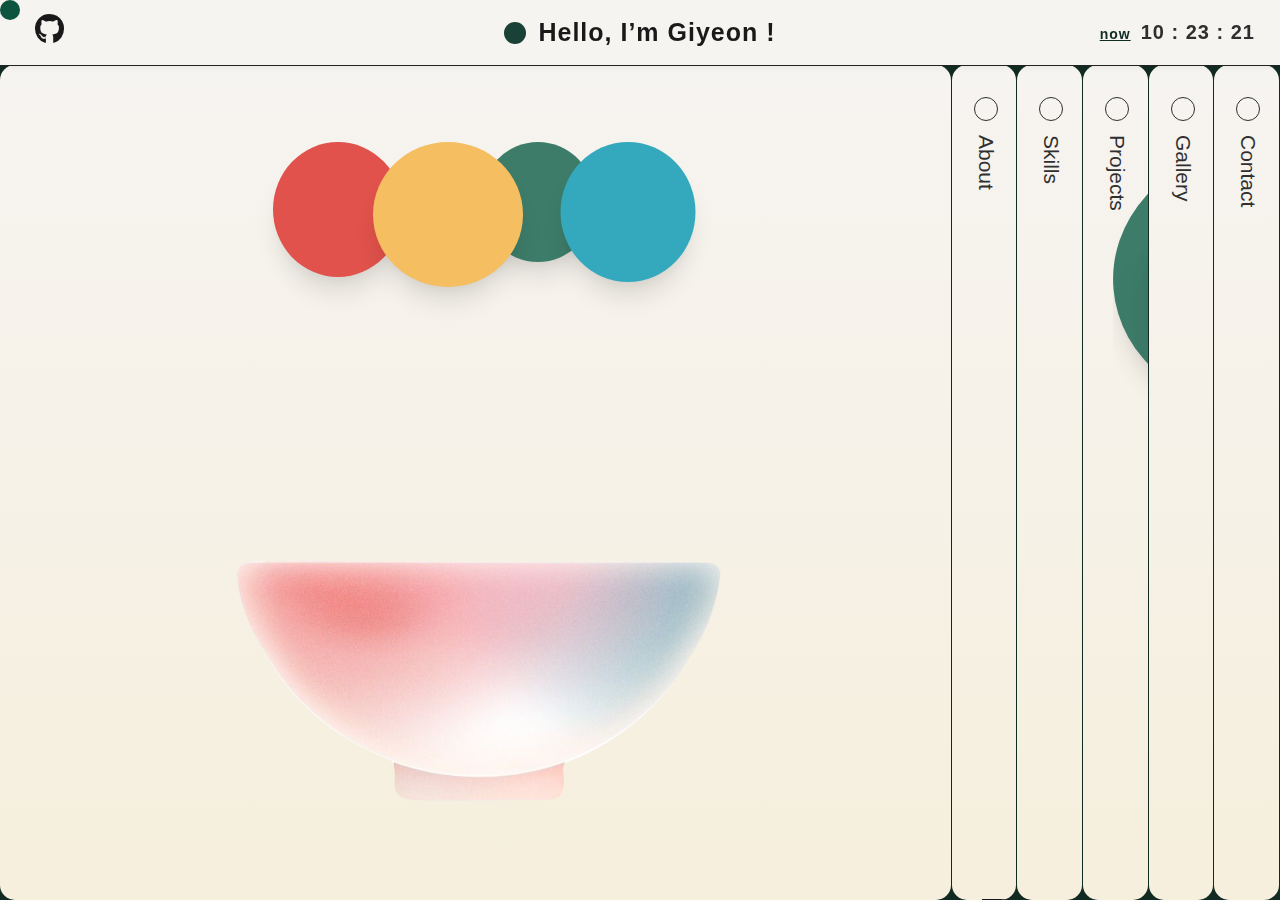
==== commit 89ab33a4: "commit" ====
--- a/index.html
+++ b/index.html
@@ -716,7 +716,7 @@
           <h1 class="path">Contact Me!</h1>
 
           <div class="contactMe_txt">
-            <p class="loveTalk">I'd love to talk.</p>
+            <p class="loveTalk">Thanks for your visit.<br>I'd love to talk!</p>
             <p class="blink contactIcon arrowRight"><i class="fas fa-arrow-right"></i></p>
             <!-- <p class="blink contactIcon"><i class="fas fa-arrow-down"></i></p> -->
 
@@ -724,7 +724,7 @@
               <li class="contactCall"><i class="fas fa-phone"></i>&nbsp; +82 10-5001-0516</li>
               <li class="contactMail"><i class="fas fa-envelope-open-text"></i>&nbsp; breeaaana@gmail.com</li>
             </ul>
-            <h2>THANKS FOR YOUR VISIT.</h2>
+            <h2></h2>
           </div>
 
           <div class="email">
--- a/css/style.css
+++ b/css/style.css
@@ -268,12 +268,12 @@
 }
 
 .lnb_preview {
-  width: 65px;
+  width: 60px;
   height: auto;
   position: absolute;
   top: 0px;
   /* bottom: 8%; */
-  left: 22%;
+  left: 25%;
   z-index: 100;
   transition: all .3s ease;
 }
@@ -1085,7 +1085,7 @@
 }
 
 .contact .contactMe_txt .loveTalk {
-  font-size: 43px;
+  font-size: 40px;
   margin-top: 70px;
 }
 
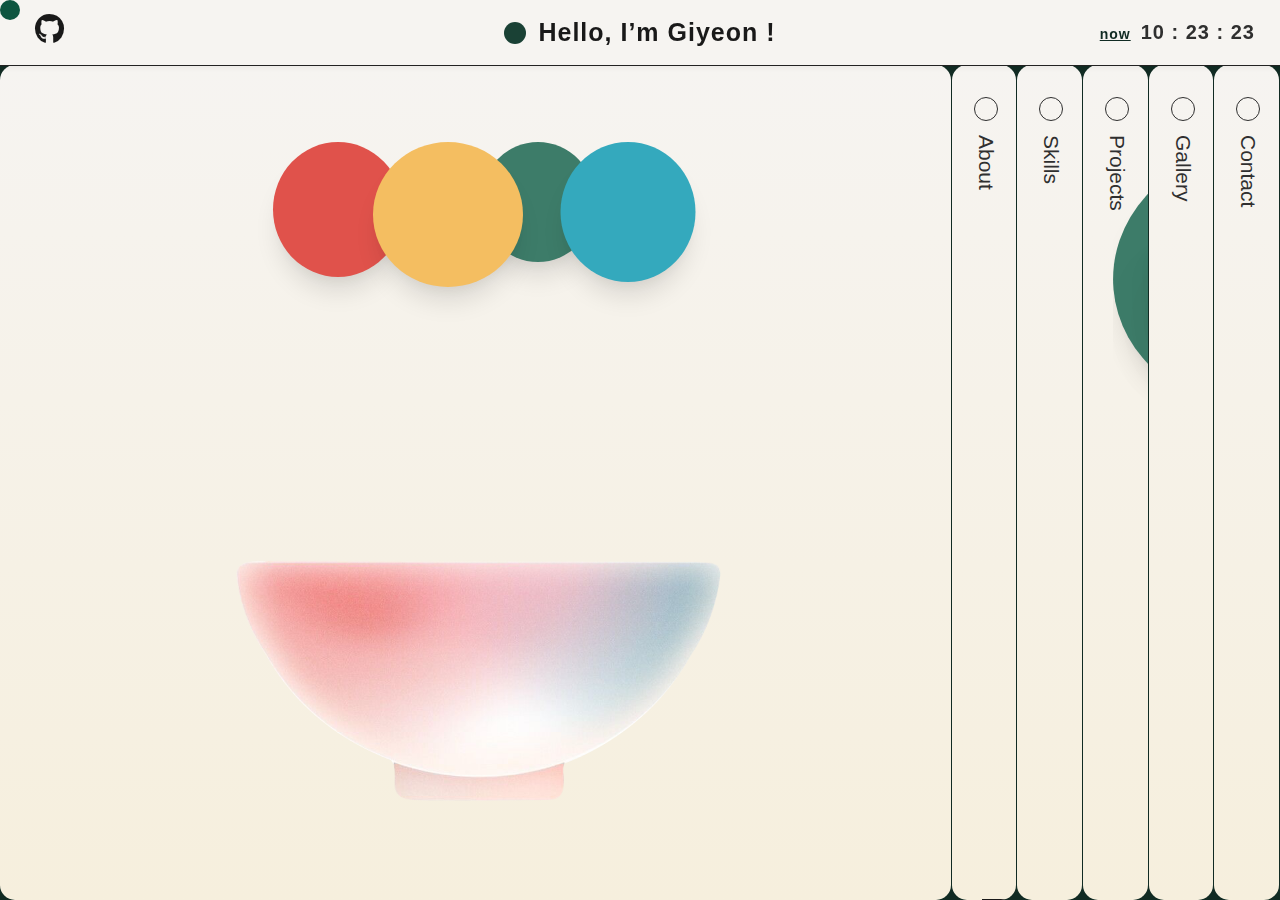
==== commit 80e8662e: "edit" ====
--- a/index.html
+++ b/index.html
@@ -265,17 +265,17 @@
               <h1 class="path">Experience</h1>
 
               <div class="exper_box engA">
-                <div class="exper_detail">
+                <div class="exper_detail detail">
                   <h2 class="engB">Work Experience</h2>
                   <ul class="exper">
                     <li>
-                      <h3>OOOOO</h3>
+                      <h3>삼우이머션</h3>
                       <h4>제품기획관리팀 ( 2022. 04 - 2022. 10 )</h4>
                       <p>- VR 콘텐츠 기획 및 품질 관리 업무</p>
                     </li>
 
                     <li>
-                      <h3>OOOOOO</h3>
+                      <h3>사운드그래프</h3>
                       <h4>고객가치창조부서 ( 2018. 07 - 2021. 06 )</h4>
                       <p>- 디자인 콘텐츠 제작</p>
                       <p>- 사이니지 송출 일정 편성</p>
@@ -283,14 +283,14 @@
                     </li>
 
                     <li>
-                      <h3>OOOOO</h3>
+                      <h3>코모도호텔 부산</h3>
                       <h4>마케팅팀 ( 2016. 02 - 2017. 02 )</h4>
                       <p>- 홍보 및 시각물 제작·배포·조정 업무</p>
                     </li>
                   </ul>
                 </div><!-- //exper_detail -->
 
-                <div class="study_detail">
+                <div class="study_detail detail">
                   <h2 class="engB">Education</h2>
                   <ul class="study">
                     <li>
@@ -299,18 +299,18 @@
                     </li>
 
                     <li>
-                      <h3>OOOOO OOOO학과 졸업</h3>
+                      <h3>신라대학교 광고홍보학과 졸업</h3>
                       <h4>2011. 03 - 2015. 02</h4>
                     </li>
 
                     <li>
-                      <h3>OO고등학교 졸업</h3>
+                      <h3>사직고등학교 졸업</h3>
                       <h4>2008. 03 - 2011. 02</h4>
                     </li>
                   </ul><!-- //study -->
                 </div><!-- //study_detail -->
 
-                <div class="certificate_detail">
+                <div class="certificate_detail detail">
                   <h2 class="engB">Certificate</h2>
                   <ul class="certif">
                     <li>
@@ -319,7 +319,7 @@
                     </li>
 
                     <li>
-                      <h3>그래픽기술자격<br>일러스트(GTQi) 1급</h3>
+                      <h3>그래픽기술자격 일러스트(GTQi) 1급</h3>
                       <h4>2015. 11</h4>
                     </li>
 
--- a/css/style.css
+++ b/css/style.css
@@ -515,7 +515,7 @@
 .about .content .profile_img {
   width: 440px;
   height: auto;
-  margin: 50px 0 0 100px;
+  margin: 45px 0 0 100px;
 }
 
 .about .content .profile_img img {
@@ -532,7 +532,7 @@
 
 .about .content .profile_txt {
   font-weight: 600;
-  margin: 50px 0 0 180px;
+  margin: 45px 0 0 180px;
 }
 
 .about .content .profile_txt .aboutMe {
@@ -546,7 +546,7 @@
 }
 
 .about .content .aboutMe_detail {
-  margin: 40px 0 0 28px;
+  margin: 35px 0 0 28px;
   display: flex;
   align-items: center;
 }
@@ -570,7 +570,7 @@
   right: 0;
   left: 50%;
   transform: translateX(-30%);
-  bottom: 15px;
+  bottom: 16px;
 }
 
 .about .scroll_icon {
@@ -593,9 +593,7 @@
   margin: 5px 0 20px 20px;
 }
 
-.about .page2 .exper_detail ul,
-.about .page2 .study_detail ul,
-.about .page2 .certificate_detail ul {
+.about .page2 .detail ul {
   padding: 30px 35px 0;
   box-sizing: border-box;
   width: 330px;
@@ -628,7 +626,7 @@
 }
 
 .about .page2 li h3 {
-  font-size: 17px;
+  font-size: 16px;
   color: #1a4135;
 }
 
@@ -640,7 +638,7 @@
 
 .about .page2 .exper_detail li p {
   padding: 2px;
-  font-size: 15px;
+  font-size: 14px;
   font-weight: 600;
 }
 
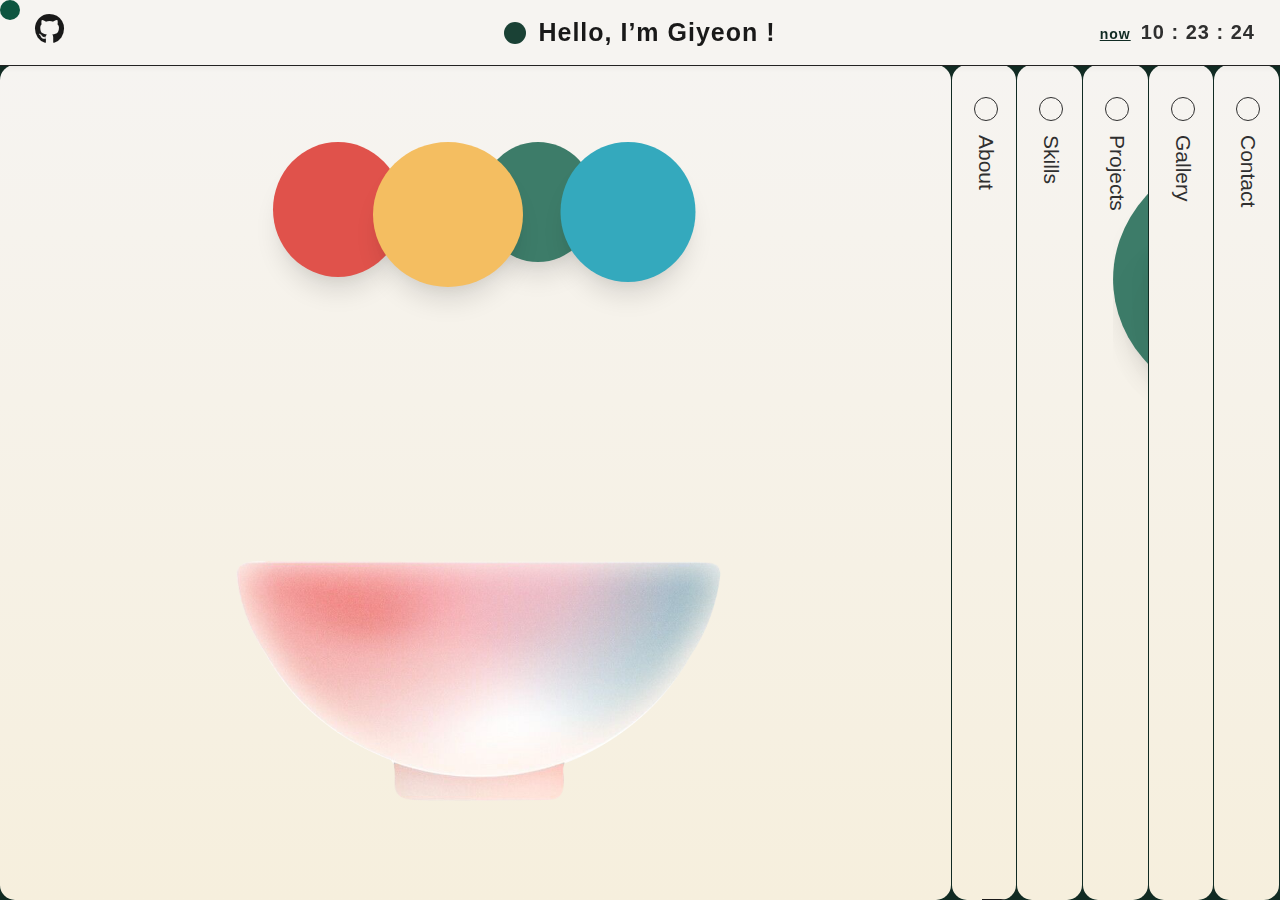
==== commit 0bac2015: "commit" ====
--- a/index.html
+++ b/index.html
@@ -402,7 +402,7 @@
             </ul><!-- //scss_txt -->
 
             <ul class="skill_detail jquery_txt kor">
-              <li>- 객체와 메소드 활용 가능</li>
+              <li>- 객체와 메소드 활용 가능합니다.</li>
               <li>- 특정 기능 구현을 위한 플러그인 사용이 가능합니다.</li>
             </ul><!-- //jquery_txt -->
 
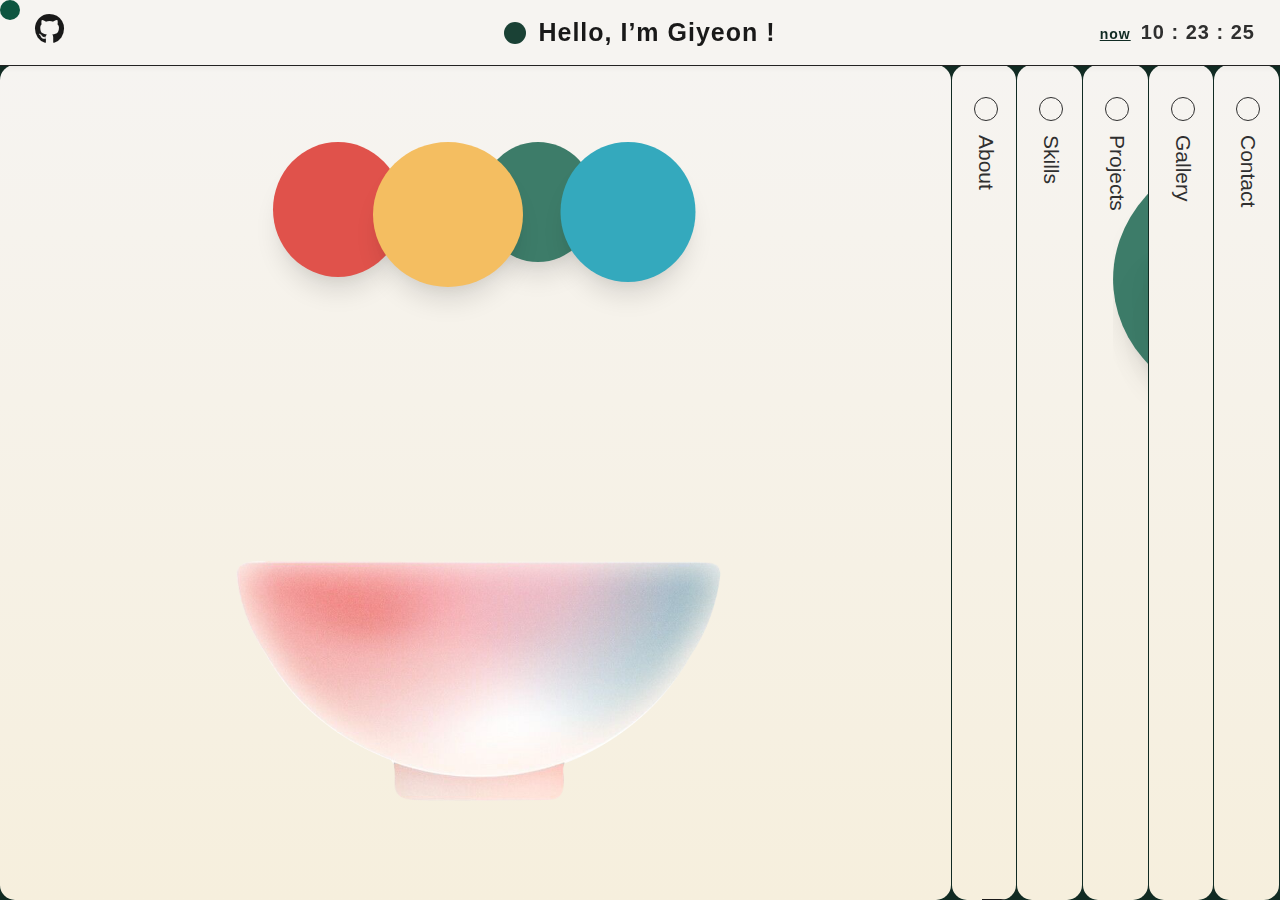
==== commit 09ee45e4: "edit" ====
--- a/index.html
+++ b/index.html
@@ -345,7 +345,7 @@
 
               <div class="next_notice nxtGallery">
                 <p><i class="fas fa-arrow-right"></i><br />
-                  click gallery</p>
+                  click skills</p>
               </div><!-- //next_notice -->
 
             </div><!-- //content -->
@@ -367,7 +367,7 @@
 
           <div class="next_notice blink hoverSkill">
             <p><i class="fas fa-arrow-down"></i><br />
-              hover skills</p>
+              hover icon</p>
           </div><!-- //next_notice -->
 
           <div class="skill_txt">
@@ -646,7 +646,7 @@
             <div class="proBall ballC">
               <a href="./detail_react.html" target="_blank">
               <div class="ballC_inner ball_inner">
-                <h3>Aromatica</h3>
+                <h3>React<br>Aromatica</h3>
                 <div class="aromatica_img project_img">
                   <img src="./images/react_main_v2.png" alt="react main">
                 </div><!-- //aromatica_img -->
@@ -669,7 +669,7 @@
 
           <div class="next_notice nxtContact">
             <p><i class="fas fa-arrow-right"></i><br />
-              click contact</p>
+              click gallery</p>
           </div><!-- //next_notice -->
         </div><!-- //content -->
       </div><!-- //container_inner -->
@@ -697,7 +697,7 @@
 
           <div class="next_notice nxtSkills">
             <p><i class="fas fa-arrow-right"></i><br />
-              click skills</p>
+              click contact</p>
           </div><!-- //next_notice -->
 
         </div><!-- //content -->
--- a/css/style.css
+++ b/css/style.css
@@ -985,7 +985,11 @@
 }
 
 .projects .ballC_inner {
-  margin: 55px 0 0 42px;
+  margin: 43px 0 0 42px;
+}
+
+.projects .ballC_inner h3 {
+  line-height: 20px;
 }
 
 .projects .ballD {
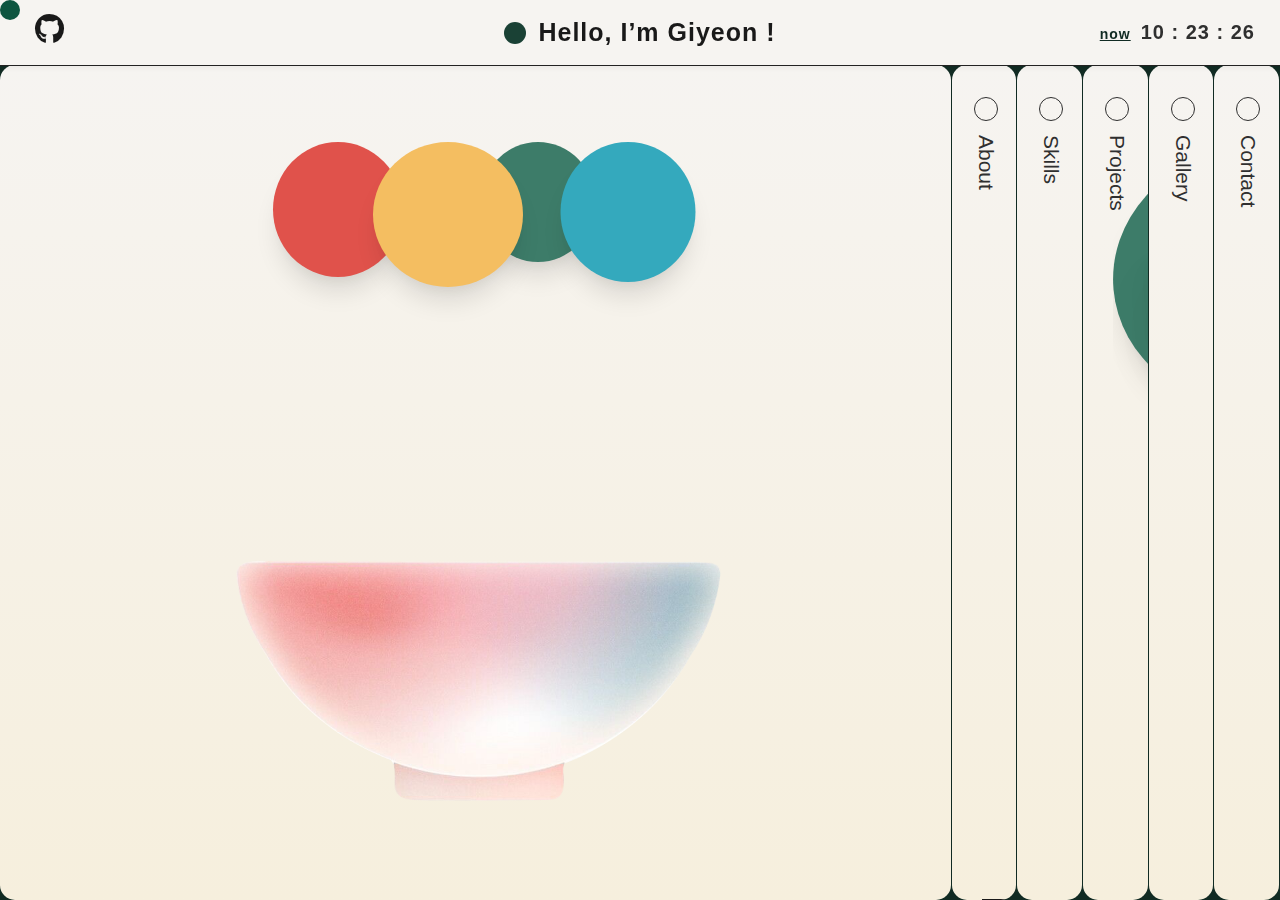
==== commit bf55e938: "commit" ====
--- a/index.html
+++ b/index.html
@@ -133,7 +133,7 @@
 
           <div class="txtB_box">
             <div class="txtB kor">
-              <h1>안녕하세요.<br /><span>프론트엔드 개발자</span>를 향해 <span>도량</span>을 넓히며<br />하루하루 <span>성장</span>해가고
+              <h1>안녕하세요.<br /><span>프론트엔드 개발자</span>를 향해 <span>도량</span>을 넓히며<br /><!-- 하루하루 --> <span>성장</span>해가고
                 있는 <span>이기연입니다.</span>
               </h1>
             </div><!-- //txtB -->
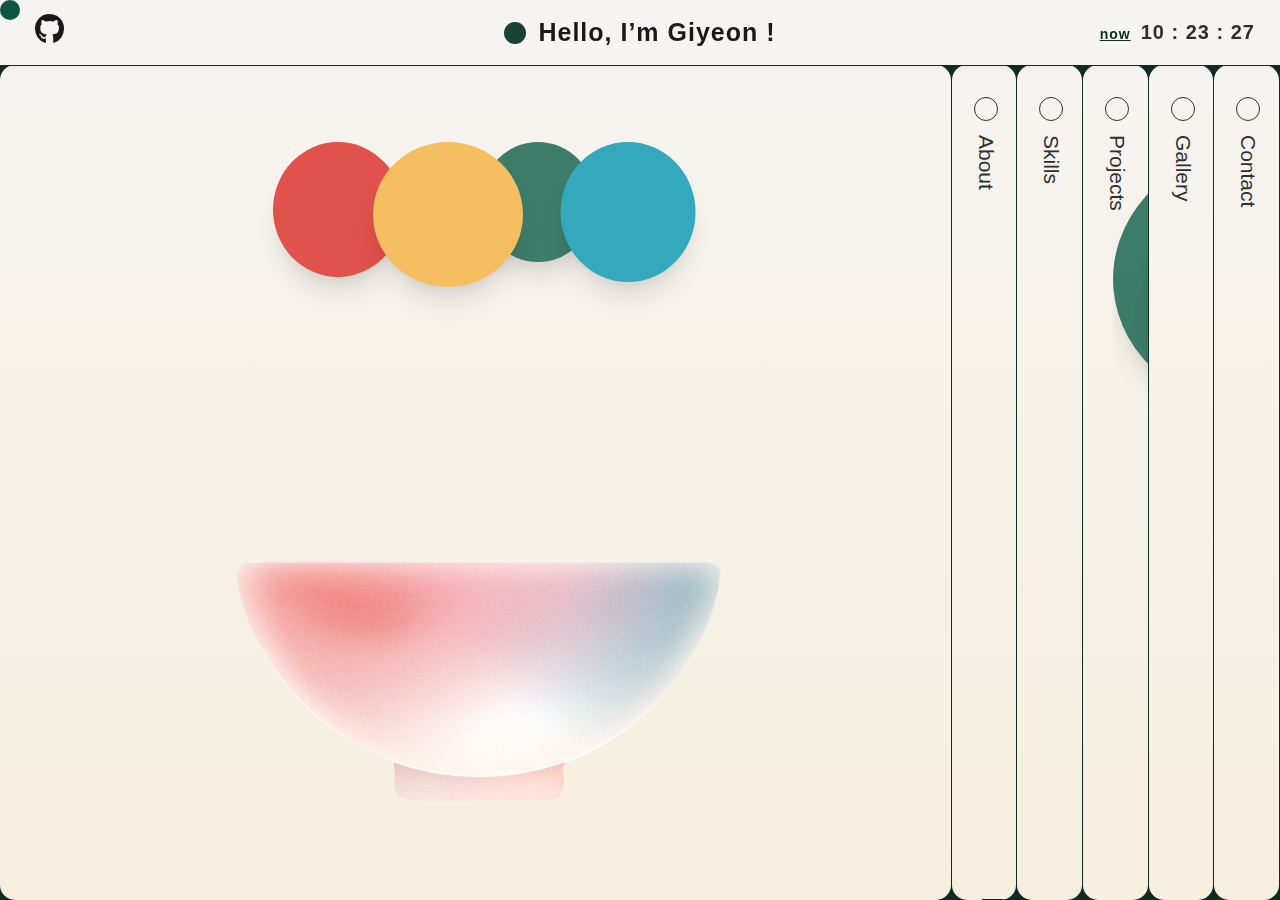
==== commit 421cdb77: "edit" ====
--- a/index.html
+++ b/index.html
@@ -133,7 +133,7 @@
 
           <div class="txtB_box">
             <div class="txtB kor">
-              <h1>안녕하세요.<br /><span>프론트엔드 개발자</span>를 향해 <span>도량</span>을 넓히며<br /><!-- 하루하루 --> <span>성장</span>해가고
+              <h1>안녕하세요.<br /><span>프론트엔드 개발자</span>를 향해 <span>도량</span>을 넓히며<br />하루하루 <span>성장</span>해가고
                 있는 <span>이기연입니다.</span>
               </h1>
             </div><!-- //txtB -->
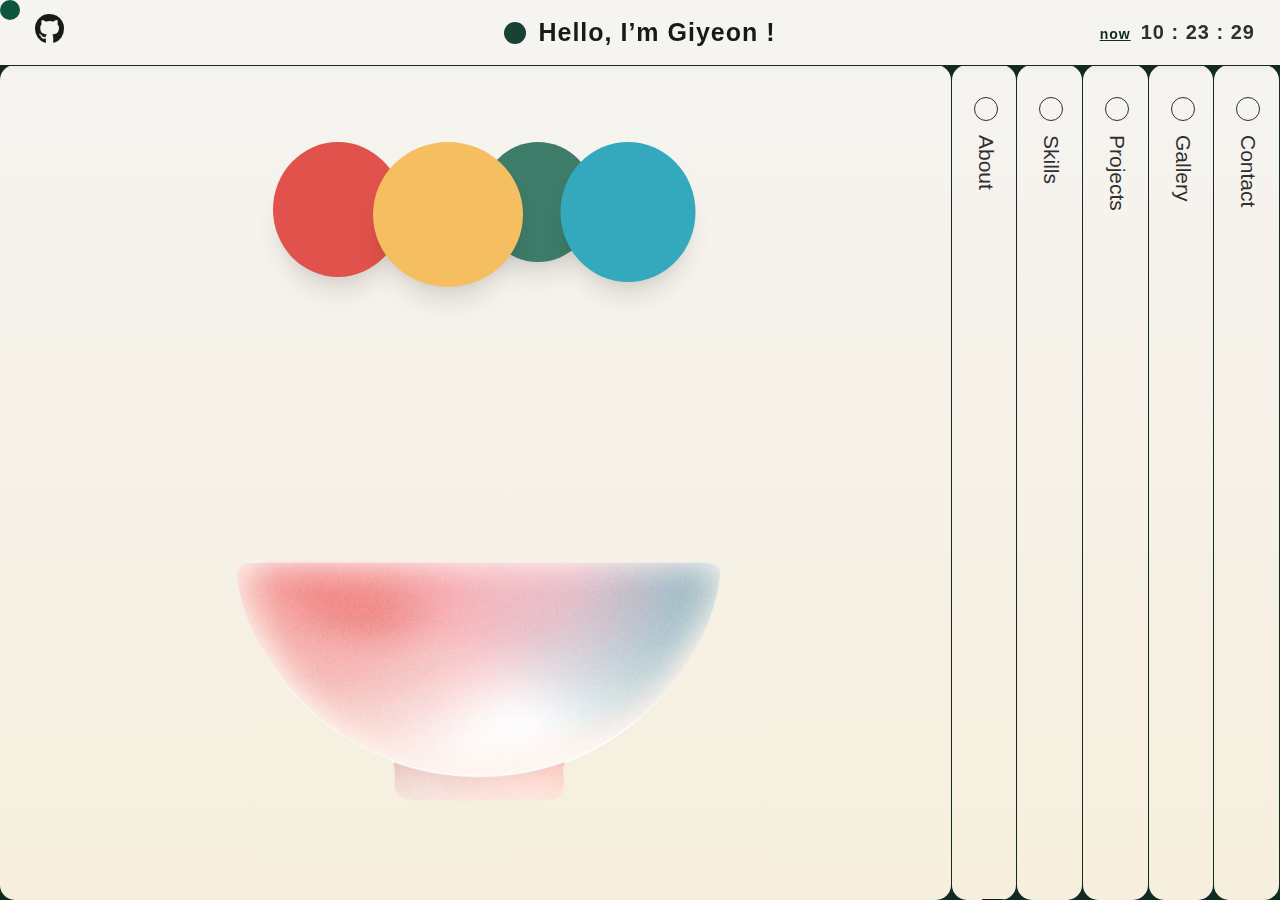
==== commit 01fdf494: "edit" ====
--- a/index.html
+++ b/index.html
@@ -314,6 +314,10 @@
                   <h2 class="engB">Certificate</h2>
                   <ul class="certif">
                     <li>
+                      <h3>웹디자인 기능사</h3>
+                      <h4>2023. 09</h4>
+                    </li>
+                    <li>
                       <h3>정보처리기사(필기)</h3>
                       <h4>2023. 03</h4>
                     </li>
--- a/css/style.css
+++ b/css/style.css
@@ -898,8 +898,9 @@
 
 .projects .ballContainer {
   position: relative;
-  width: 100%;
-  height: 100%;
+  width: 926px;
+  height: 800px;
+  margin: 0 auto;
 }
 
 .projects .proBall {
@@ -951,8 +952,8 @@
 
 .projects .ballA {
   background-color: #e0524b;
-  top: 90px;
-  left: 340px;
+  top: 100px;
+  left: 70px;
   width: 295px;
   height: 275px;
   transform: rotate(-5deg);
@@ -965,7 +966,7 @@
 .projects .ballB {
   background-color: #f4be61;
   top: 285px;
-  left: 580px;
+  left: 340px;
   width: 305px;
   height: 275px;
   transform: rotate(10deg);
@@ -977,8 +978,8 @@
 
 .projects .ballC {
   background-color: #3d7c69;
-  top: -10px;
-  right: 580px;
+  top: 0px;
+  right: 320px;
   width: 275px;
   height: 255px;
   transform: rotate(-5deg);
@@ -995,7 +996,7 @@
 .projects .ballD {
   background-color: #34a9bd;
   top: 130px;
-  right: 320px;
+  right: 50px;
   width: 290px;
   height: 260px;
   transform: rotate(-10deg);
